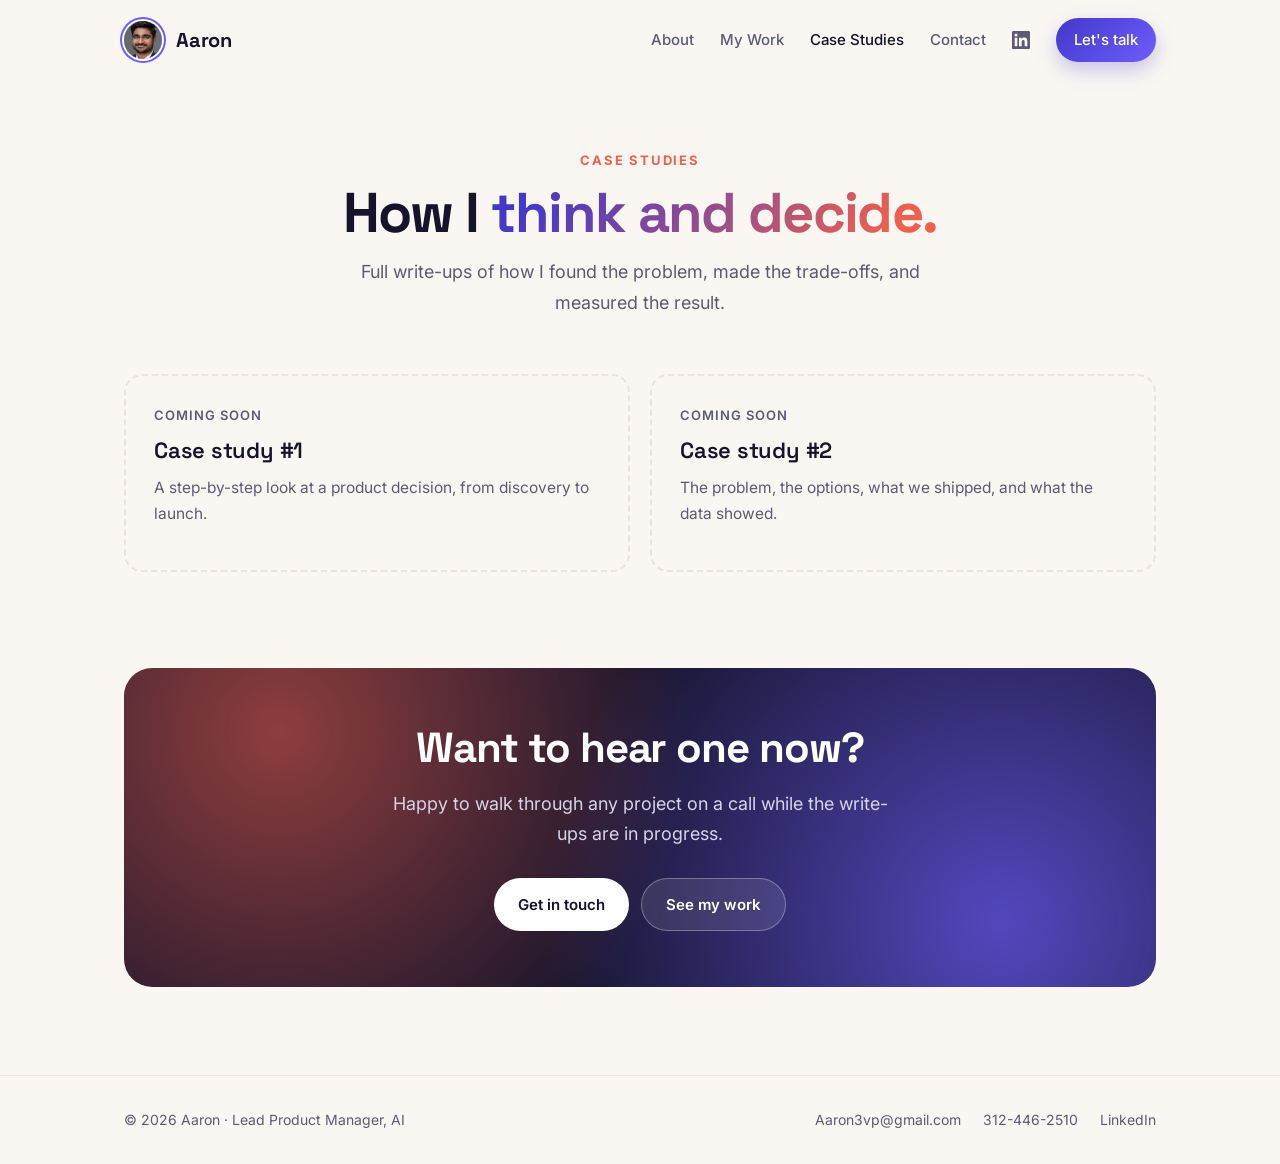
==== case-studies.html @ fe3fab39 "Add product manager portfolio site Co-Authored-By: Claude Opus 5.5 <noreply@anthropic.com>" ====
<!doctype html>
<html lang="en">
<head>
  <meta charset="utf-8">
  <meta name="viewport" content="width=device-width, initial-scale=1">
  <title>Case Studies — Aaron</title>
  <link rel="preconnect" href="https://fonts.googleapis.com">
  <link href="https://fonts.googleapis.com/css2?family=Inter:wght@400;500;600;700&family=Space+Grotesk:wght@500;600;700&display=swap" rel="stylesheet">
  <link rel="stylesheet" href="style.css">
</head>
<body>
  <div id="header"></div>

  <main class="wrap">
    <div class="page-head">
      <span class="eyebrow">Case studies</span>
      <h1>How I <span class="grad">think and decide.</span></h1>
      <p>Full write-ups of how I found the problem, made the trade-offs, and measured the result.</p>
    </div>

    <!--
      To add a case study, copy this block and replace the "soon" card below:

      <article class="case reveal c-indigo">
        <img class="case-logo" src="logos/cvs.svg" alt="CVS Health logo">
        <div class="meta">Company · Year</div>
        <h3>Case study title</h3>
        <div class="tags"><span class="tag">Tag</span></div>
        <dl>
          <div><dt>Context</dt><dd>...</dd></div>
          <div><dt>Problem</dt><dd>...</dd></div>
          <div><dt>Approach</dt><dd>...</dd></div>
          <div><dt>Trade-offs</dt><dd>...</dd></div>
          <div><dt>What I learned</dt><dd>...</dd></div>
        </dl>
        <div class="result"><strong>+X%</strong><span>headline outcome</span></div>
      </article>
    -->
    <div class="cases" style="margin-top:48px">
      <div class="case soon reveal">
        <div class="meta">Coming soon</div>
        <h3>Case study #1</h3>
        <p>A step-by-step look at a product decision, from discovery to launch.</p>
      </div>
      <div class="case soon reveal">
        <div class="meta">Coming soon</div>
        <h3>Case study #2</h3>
        <p>The problem, the options, what we shipped, and what the data showed.</p>
      </div>
    </div>

    <div class="reveal">
      <div class="cta">
        <h2>Want to hear one now?</h2>
        <p>Happy to walk through any project on a call while the write-ups are in progress.</p>
        <div class="hero-ctas">
          <a href="contact.html" class="btn btn-primary">Get in touch</a>
          <a href="projects.html" class="btn btn-ghost">See my work</a>
        </div>
      </div>
    </div>
  </main>

  <div id="footer"></div>
  <script src="script.js"></script>
</body>
</html>
---- style.css ----
:root {
  --bg: #faf7f2;
  --surface: #ffffff;
  --ink: #16142b;
  --muted: #5d5b74;
  --line: #e9e3d8;
  --primary: #4338ca;
  --primary-2: #6d5dfc;
  --primary-soft: #eeedff;
  --accent: #f0604d;
  --accent-soft: #fff0ec;
  --mint: #0e9f7e;
  --mint-soft: #e5f7f1;
  --amber: #c97a06;
  --amber-soft: #fff5e3;
  --sky: #0a7fc2;
  --sky-soft: #e5f3fc;
  --radius: 18px;
  --shadow: 0 1px 2px rgba(22, 20, 43, 0.04), 0 8px 24px rgba(22, 20, 43, 0.06);
  --max: 1080px;
}

* { box-sizing: border-box; margin: 0; padding: 0; }
html { scroll-behavior: smooth; scroll-padding-top: 90px; }

body {
  background: var(--bg);
  color: var(--ink);
  font-family: "Inter", -apple-system, BlinkMacSystemFont, "Helvetica Neue", Arial, sans-serif;
  font-size: 17px;
  line-height: 1.7;
  -webkit-font-smoothing: antialiased;
  overflow-x: hidden;
}

a { color: inherit; }
h1, h2, h3, .logo, .stat strong { font-family: "Space Grotesk", "Inter", sans-serif; }
.wrap { max-width: var(--max); margin: 0 auto; padding: 0 24px; }

/* ---------- Header ---------- */
.site-header {
  position: sticky; top: 0; z-index: 50;
  background: rgba(250, 247, 242, 0.85);
  backdrop-filter: saturate(160%) blur(12px);
  -webkit-backdrop-filter: saturate(160%) blur(12px);
  border-bottom: 1px solid transparent;
  transition: border-color 0.2s;
}
.site-header.scrolled { border-bottom-color: var(--line); }
.header-inner {
  display: flex; align-items: center; justify-content: space-between;
  max-width: var(--max); margin: 0 auto; padding: 18px 24px;
}
.logo {
  display: inline-flex; align-items: center; gap: 14px;
  font-weight: 700; font-size: 20px; text-decoration: none; letter-spacing: -0.01em;
}
.logo-mark {
  width: 34px; height: 34px; border-radius: 10px;
  display: grid; place-items: center;
  background: linear-gradient(135deg, var(--primary), var(--accent));
  color: #fff; font-size: 17px;
}

.logo-avatar {
  width: 38px; height: 38px; border-radius: 50%; object-fit: cover; display: block;
  box-shadow: 0 0 0 2px var(--surface), 0 0 0 4px var(--primary-2);
}
.nav { display: flex; align-items: center; gap: 26px; }
.nav a { text-decoration: none; font-size: 15px; font-weight: 500; color: var(--muted); transition: color 0.15s; }
.nav a:hover, .nav a.active { color: var(--ink); }
.nav .icon-link { display: inline-flex; }
.nav .icon-link svg { width: 18px; height: 18px; fill: currentColor; }

.menu-toggle { display: none; background: none; border: 0; cursor: pointer; font: inherit; font-weight: 500; color: var(--ink); }

/* ---------- Buttons ---------- */
.btn {
  display: inline-flex; align-items: center; gap: 8px;
  padding: 13px 24px; border-radius: 999px;
  font: inherit; font-size: 15px; font-weight: 600;
  text-decoration: none; border: 0; cursor: pointer;
  transition: transform 0.15s, box-shadow 0.15s, background 0.15s;
}
.btn:hover { transform: translateY(-2px); }
.btn-primary {
  background: linear-gradient(135deg, var(--primary), var(--primary-2));
  color: #fff !important;
  box-shadow: 0 8px 20px rgba(67, 56, 202, 0.28);
}
.btn-primary:hover { box-shadow: 0 12px 28px rgba(67, 56, 202, 0.36); }
.btn-ghost { background: var(--surface); color: var(--ink); border: 1px solid var(--line); }
.btn-ghost:hover { border-color: var(--ink); }
.btn-sm { padding: 9px 18px; font-size: 14px; }
.btn svg { width: 16px; height: 16px; fill: currentColor; }

/* ---------- Hero ---------- */
.hero { position: relative; padding: 72px 0 40px; }
.hero::before, .hero::after {
  content: ""; position: absolute; border-radius: 50%; filter: blur(70px); z-index: -1; opacity: 0.55;
}
.hero::before { width: 420px; height: 420px; background: #c9c4ff; top: -60px; right: -80px; }
.hero::after { width: 320px; height: 320px; background: #ffc9bd; bottom: -40px; left: -100px; }

.hero-grid { display: grid; grid-template-columns: 1.2fr 1fr; gap: 48px; align-items: center; }

.badge {
  display: inline-flex; align-items: center; gap: 8px;
  background: var(--mint-soft); color: var(--mint);
  font-size: 14px; font-weight: 600;
  padding: 6px 14px; border-radius: 999px; margin-bottom: 22px;
}
.badge .dot { width: 8px; height: 8px; border-radius: 50%; background: var(--mint); animation: pulse 2s infinite; }
@keyframes pulse {
  0% { box-shadow: 0 0 0 0 rgba(14, 159, 126, 0.5); }
  70% { box-shadow: 0 0 0 8px rgba(14, 159, 126, 0); }
  100% { box-shadow: 0 0 0 0 rgba(14, 159, 126, 0); }
}

.hero h1 {
  font-size: clamp(40px, 6.2vw, 68px);
  line-height: 1.04; letter-spacing: -0.035em; font-weight: 700;
  margin-bottom: 22px;
}
.grad {
  background: linear-gradient(120deg, var(--primary) 10%, var(--accent) 90%);
  -webkit-background-clip: text; background-clip: text; color: transparent;
}
.hero .sub { font-size: 19px; color: var(--muted); max-width: 560px; margin-bottom: 30px; }
.hero-ctas { display: flex; flex-wrap: wrap; gap: 12px; }
.hero-meta { display: flex; flex-wrap: wrap; gap: 18px; margin-top: 28px; font-size: 14px; color: var(--muted); }
.hero-meta span { display: inline-flex; align-items: center; gap: 6px; }

.portrait { position: relative; justify-self: center; }
.portrait img {
  width: min(440px, 86vw); aspect-ratio: 1; border-radius: 32px; object-fit: cover;
  display: block; box-shadow: var(--shadow);
  border: 6px solid var(--surface);
}

/* ---------- Logos strip ---------- */
.logos { padding: 28px 0 8px; text-align: center; }
.logos p { font-size: 13px; text-transform: uppercase; letter-spacing: 0.14em; color: var(--muted); margin-bottom: 14px; }
.logos ul { list-style: none; display: flex; flex-wrap: wrap; justify-content: center; gap: 12px 44px; }
.logos ul { align-items: center; }
.logos img { height: 26px; width: auto; display: block; filter: grayscale(1); opacity: 0.55; transition: filter 0.2s, opacity 0.2s; }
.logos img:hover { filter: none; opacity: 1; }
.logos li { font-family: "Space Grotesk", sans-serif; font-weight: 700; font-size: 22px; color: #8f8ba6; letter-spacing: -0.01em; }

/* ---------- Sections ---------- */
section.block { padding: 88px 0 0; }
.eyebrow {
  display: inline-block; font-size: 13px; font-weight: 700; letter-spacing: 0.14em; text-transform: uppercase;
  color: var(--accent); margin-bottom: 12px;
}
h2 { font-size: clamp(30px, 4vw, 42px); line-height: 1.12; letter-spacing: -0.025em; font-weight: 700; margin-bottom: 18px; }
.section-lead { color: var(--muted); font-size: 18px; max-width: 640px; margin-bottom: 40px; }
h3 { font-size: 20px; font-weight: 600; letter-spacing: -0.01em; line-height: 1.3; }

/* ---------- Stats ---------- */
.stats { display: grid; grid-template-columns: repeat(4, 1fr); gap: 16px; }
.stat {
  background: var(--surface); border-radius: var(--radius); padding: 26px 22px;
  box-shadow: var(--shadow); border-top: 4px solid var(--c, var(--primary));
}
.stat strong { display: block; font-size: 40px; font-weight: 700; letter-spacing: -0.03em; line-height: 1.1; color: var(--c, var(--primary)); }
.stat span { font-size: 14px; color: var(--muted); display: block; margin-top: 6px; line-height: 1.45; }
.c-indigo { --c: var(--primary); }
.c-coral { --c: var(--accent); }
.c-mint { --c: var(--mint); }
.c-amber { --c: var(--amber); }
.c-sky { --c: var(--sky); }

/* ---------- About / strengths ---------- */
.about-grid { display: grid; grid-template-columns: 1.1fr 1fr; gap: 48px; }
.about-grid p { margin-bottom: 18px; color: #36344d; }
.strengths { display: grid; gap: 14px; align-content: center; }
.strength {
  display: flex; gap: 16px; align-items: flex-start;
  background: var(--surface); border-radius: var(--radius); padding: 20px; box-shadow: var(--shadow);
}
.strength .ico {
  flex: none; width: 44px; height: 44px; border-radius: 12px; display: grid; place-items: center; font-size: 20px;
  background: var(--s, var(--primary-soft));
}
.strength h3 { font-size: 17px; margin-bottom: 2px; }
.strength p { margin: 0; font-size: 15px; color: var(--muted); line-height: 1.55; }

/* ---------- Experience ---------- */
.timeline { position: relative; list-style: none; padding-left: 32px; }
.timeline::before {
  content: ""; position: absolute; left: 7px; top: 8px; bottom: 8px; width: 2px;
  background: linear-gradient(var(--primary), var(--accent));
  border-radius: 2px;
}
.job { position: relative; margin-bottom: 20px; }
.job::before {
  content: ""; position: absolute; left: -32px; top: 28px;
  width: 16px; height: 16px; border-radius: 50%;
  background: var(--surface); border: 4px solid var(--primary);
}
.job.current::before { border-color: var(--accent); }
.job-card { background: var(--surface); border-radius: var(--radius); padding: 24px 26px; box-shadow: var(--shadow); }
.job-head { display: flex; flex-wrap: wrap; justify-content: space-between; gap: 6px 16px; align-items: baseline; }
.job-co { color: var(--primary); font-weight: 600; }
.when { font-size: 14px; color: var(--muted); font-weight: 500; }
.job ul { margin: 14px 0 0 18px; color: #36344d; font-size: 15.5px; }
.job li { margin-bottom: 6px; }
.job li b { color: var(--ink); }

/* ---------- Cards / case studies ---------- */
.cases { display: grid; grid-template-columns: repeat(2, 1fr); gap: 20px; }
.case {
  position: relative; overflow: hidden;
  background: var(--surface); border-radius: var(--radius); padding: 28px;
  box-shadow: var(--shadow); transition: transform 0.2s, box-shadow 0.2s;
  display: flex; flex-direction: column;
}
.case:last-child:nth-child(odd) { grid-column: 1 / -1; }
.case:hover { transform: translateY(-4px); box-shadow: 0 16px 40px rgba(22, 20, 43, 0.1); }
.case::before {
  content: ""; position: absolute; inset: 0 0 auto 0; height: 5px;
  background: var(--c, var(--primary));
}
.case-logo { display: block; height: 26px; width: auto; max-width: 170px; margin-bottom: 16px; }
.logo-text {
  font-family: "Space Grotesk", sans-serif; font-weight: 700; font-size: 22px; line-height: 26px;
  letter-spacing: 0.02em; text-transform: uppercase; color: var(--ink);
}
.case.soon { border: 2px dashed var(--line); box-shadow: none; background: transparent; }
.case.soon::before { display: none; }
.case.soon:hover { transform: none; box-shadow: none; }
.case.soon .meta { color: var(--muted); }
.case .meta { font-size: 13px; font-weight: 600; color: var(--c, var(--primary)); text-transform: uppercase; letter-spacing: 0.08em; margin-bottom: 10px; }
.case h3 { margin-bottom: 10px; font-size: 22px; }
.case p { color: var(--muted); font-size: 15.5px; margin-bottom: 14px; }
.case .result {
  margin-top: auto; display: flex; align-items: baseline; gap: 10px;
  padding-top: 16px; border-top: 1px dashed var(--line);
}
.case .result strong { font-family: "Space Grotesk", sans-serif; font-size: 30px; font-weight: 700; color: var(--c, var(--primary)); letter-spacing: -0.02em; }
.case .result span { font-size: 14px; color: var(--muted); }
.case dl { display: grid; gap: 10px; margin-bottom: 16px; font-size: 15px; }
.case dt { font-weight: 600; font-size: 13px; text-transform: uppercase; letter-spacing: 0.08em; color: var(--ink); }
.case dd { color: var(--muted); }

.tags { display: flex; flex-wrap: wrap; gap: 8px; margin-bottom: 16px; }
.tag { font-size: 13px; font-weight: 500; padding: 4px 12px; border-radius: 999px; background: var(--bg); border: 1px solid var(--line); }

/* ---------- Skills ---------- */
.skills { display: grid; grid-template-columns: repeat(3, 1fr); gap: 20px; }
.skill-group { background: var(--surface); border-radius: var(--radius); padding: 24px; box-shadow: var(--shadow); }
.skill-group h3 { font-size: 17px; margin-bottom: 14px; display: flex; align-items: center; gap: 10px; }
.skill-group h3 .pip { width: 10px; height: 10px; border-radius: 3px; background: var(--c); }
.skill-group .tag { background: var(--s); border-color: transparent; color: var(--ink); }

/* ---------- Education ---------- */
.edu { display: grid; grid-template-columns: repeat(2, 1fr); gap: 20px; }
.edu-card { background: var(--surface); border-radius: var(--radius); padding: 24px; box-shadow: var(--shadow); display: flex; gap: 16px; }
.edu-card .ico { flex: none; width: 48px; height: 48px; border-radius: 14px; background: var(--amber-soft); display: grid; place-items: center; font-size: 22px; }
.edu-card p { margin: 0; color: var(--muted); font-size: 15px; }
.pill { display: inline-block; margin-top: 8px; font-size: 12px; font-weight: 700; padding: 3px 10px; border-radius: 999px; background: var(--amber-soft); color: var(--amber); }

/* ---------- CTA ---------- */
.cta {
  margin: 96px 0 0; border-radius: 28px; padding: 56px 40px; text-align: center; color: #fff;
  background:
    radial-gradient(circle at 15% 20%, rgba(240, 96, 77, 0.55), transparent 45%),
    radial-gradient(circle at 85% 80%, rgba(109, 93, 252, 0.7), transparent 50%),
    var(--ink);
}
.cta h2 { color: #fff; }
.cta p { color: #d6d4ea; max-width: 520px; margin: 0 auto 28px; font-size: 18px; }
.cta .btn-ghost { background: rgba(255,255,255,0.1); color: #fff; border-color: rgba(255,255,255,0.3); }
.cta .btn-ghost:hover { border-color: #fff; }
.cta .hero-ctas { justify-content: center; }
.cta .btn-primary { background: #fff; color: var(--ink) !important; box-shadow: none; }

/* ---------- Page header (inner pages) ---------- */
.page-head { padding: 64px 0 8px; text-align: center; }
.page-head h1 { font-size: clamp(38px, 5.5vw, 56px); letter-spacing: -0.03em; line-height: 1.08; margin-bottom: 14px; }
.page-head p { color: var(--muted); font-size: 18px; max-width: 620px; margin: 0 auto; }

/* ---------- Contact ---------- */
.contact-grid { display: grid; grid-template-columns: 1fr 1.3fr; gap: 28px; margin-top: 48px; }
.contact-list { display: grid; gap: 14px; align-content: start; }
.contact-item {
  display: flex; gap: 14px; align-items: center; text-decoration: none;
  background: var(--surface); border-radius: var(--radius); padding: 18px 20px; box-shadow: var(--shadow);
  transition: transform 0.15s;
}
a.contact-item:hover { transform: translateX(4px); }
.contact-item .ico { width: 42px; height: 42px; border-radius: 12px; display: grid; place-items: center; background: var(--s); flex: none; }
.contact-item .ico svg { width: 18px; height: 18px; fill: var(--c); }
.contact-item small { display: block; color: var(--muted); font-size: 13px; }
.contact-item span { font-weight: 600; font-size: 15px; }
form { background: var(--surface); border-radius: var(--radius); padding: 28px; box-shadow: var(--shadow); display: grid; gap: 16px; }
label { font-size: 14px; font-weight: 600; display: grid; gap: 6px; }
input, textarea {
  font: inherit; font-size: 16px; font-weight: 400; padding: 12px 14px;
  border: 1px solid var(--line); border-radius: 12px; background: var(--bg); color: var(--ink);
  transition: border-color 0.15s, box-shadow 0.15s;
}
input:focus, textarea:focus { outline: none; border-color: var(--primary); box-shadow: 0 0 0 4px var(--primary-soft); }
textarea { min-height: 150px; resize: vertical; }
.form-note { font-size: 14px; color: var(--mint); font-weight: 600; }

/* ---------- Footer ---------- */
.site-footer { margin-top: 88px; border-top: 1px solid var(--line); }
.footer-inner {
  max-width: var(--max); margin: 0 auto; padding: 32px 24px;
  display: flex; justify-content: space-between; align-items: center; flex-wrap: wrap; gap: 16px;
  font-size: 14px; color: var(--muted);
}
.footer-inner a { text-decoration: none; }
.footer-inner a:hover { color: var(--ink); }
.footer-links { display: flex; gap: 22px; }

/* ---------- Reveal on scroll ---------- */
.reveal { opacity: 0; transform: translateY(18px); transition: opacity 0.6s ease, transform 0.6s ease; }
.reveal.in { opacity: 1; transform: none; }
@media (prefers-reduced-motion: reduce) {
  .reveal { opacity: 1; transform: none; transition: none; }
  .badge .dot { animation: none; }
}

/* ---------- Responsive ---------- */
@media (max-width: 900px) {
  .hero-grid, .about-grid, .contact-grid { grid-template-columns: 1fr; }
  .portrait { order: -1; }
  .stats { grid-template-columns: repeat(2, 1fr); }
  .cases, .skills, .edu { grid-template-columns: 1fr; }
}
@media (max-width: 760px) {
  .menu-toggle { display: block; }
  .nav {
    display: none; position: absolute; top: 100%; left: 0; right: 0;
    flex-direction: column; align-items: flex-start; gap: 18px;
    background: var(--bg); padding: 20px 24px 28px; border-bottom: 1px solid var(--line);
  }
  .nav.open { display: flex; }
  .nav a { font-size: 19px; }
  .hero { padding-top: 40px; }
  .cta { padding: 44px 22px; }
  body { font-size: 16px; }
}
@media (max-width: 460px) {
  .stats { grid-template-columns: 1fr; }
}
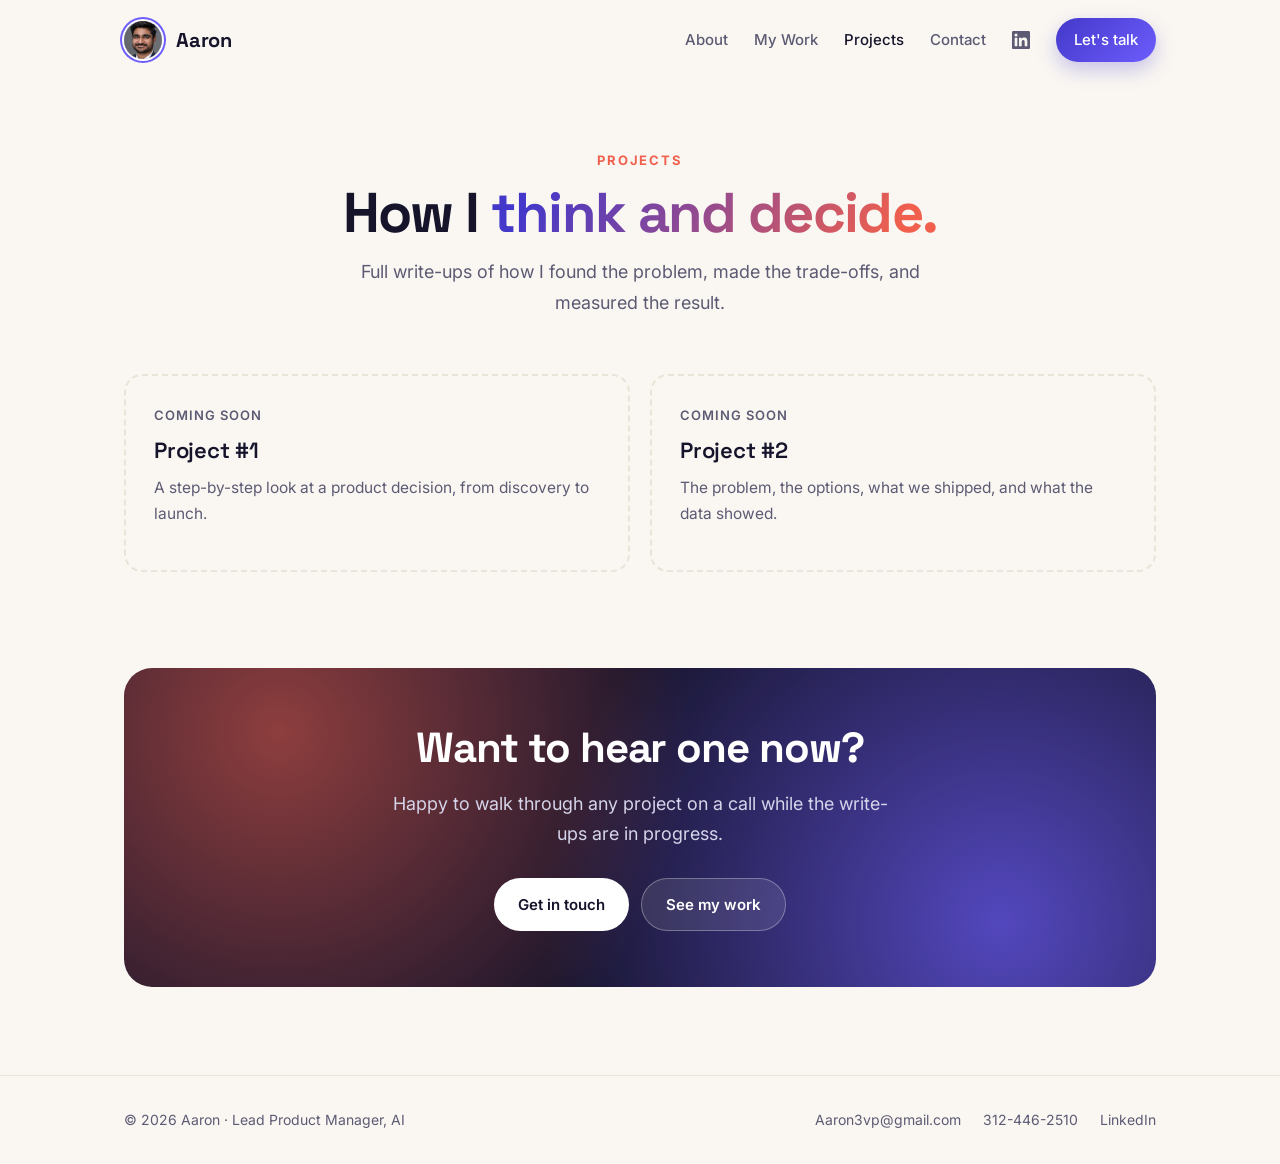
==== commit fd0e4abe: "Rename Case Studies section to Projects Co-Authored-By: Claude Opus 5.5 <noreply@anthropic.com>" ====
--- a/case-studies.html
+++ b/case-studies.html
@@ -3,7 +3,7 @@
 <head>
   <meta charset="utf-8">
   <meta name="viewport" content="width=device-width, initial-scale=1">
-  <title>Case Studies — Aaron</title>
+  <title>Projects — Aaron</title>
   <link rel="preconnect" href="https://fonts.googleapis.com">
   <link href="https://fonts.googleapis.com/css2?family=Inter:wght@400;500;600;700&family=Space+Grotesk:wght@500;600;700&display=swap" rel="stylesheet">
   <link rel="stylesheet" href="style.css">
@@ -13,18 +13,18 @@
 
   <main class="wrap">
     <div class="page-head">
-      <span class="eyebrow">Case studies</span>
+      <span class="eyebrow">Projects</span>
       <h1>How I <span class="grad">think and decide.</span></h1>
       <p>Full write-ups of how I found the problem, made the trade-offs, and measured the result.</p>
     </div>
 
     <!--
-      To add a case study, copy this block and replace the "soon" card below:
+      To add a project, copy this block and replace the "soon" card below:
 
       <article class="case reveal c-indigo">
         <img class="case-logo" src="logos/cvs.svg" alt="CVS Health logo">
         <div class="meta">Company · Year</div>
-        <h3>Case study title</h3>
+        <h3>Project title</h3>
         <div class="tags"><span class="tag">Tag</span></div>
         <dl>
           <div><dt>Context</dt><dd>...</dd></div>
@@ -39,12 +39,12 @@
     <div class="cases" style="margin-top:48px">
       <div class="case soon reveal">
         <div class="meta">Coming soon</div>
-        <h3>Case study #1</h3>
+        <h3>Project #1</h3>
         <p>A step-by-step look at a product decision, from discovery to launch.</p>
       </div>
       <div class="case soon reveal">
         <div class="meta">Coming soon</div>
-        <h3>Case study #2</h3>
+        <h3>Project #2</h3>
         <p>The problem, the options, what we shipped, and what the data showed.</p>
       </div>
     </div>
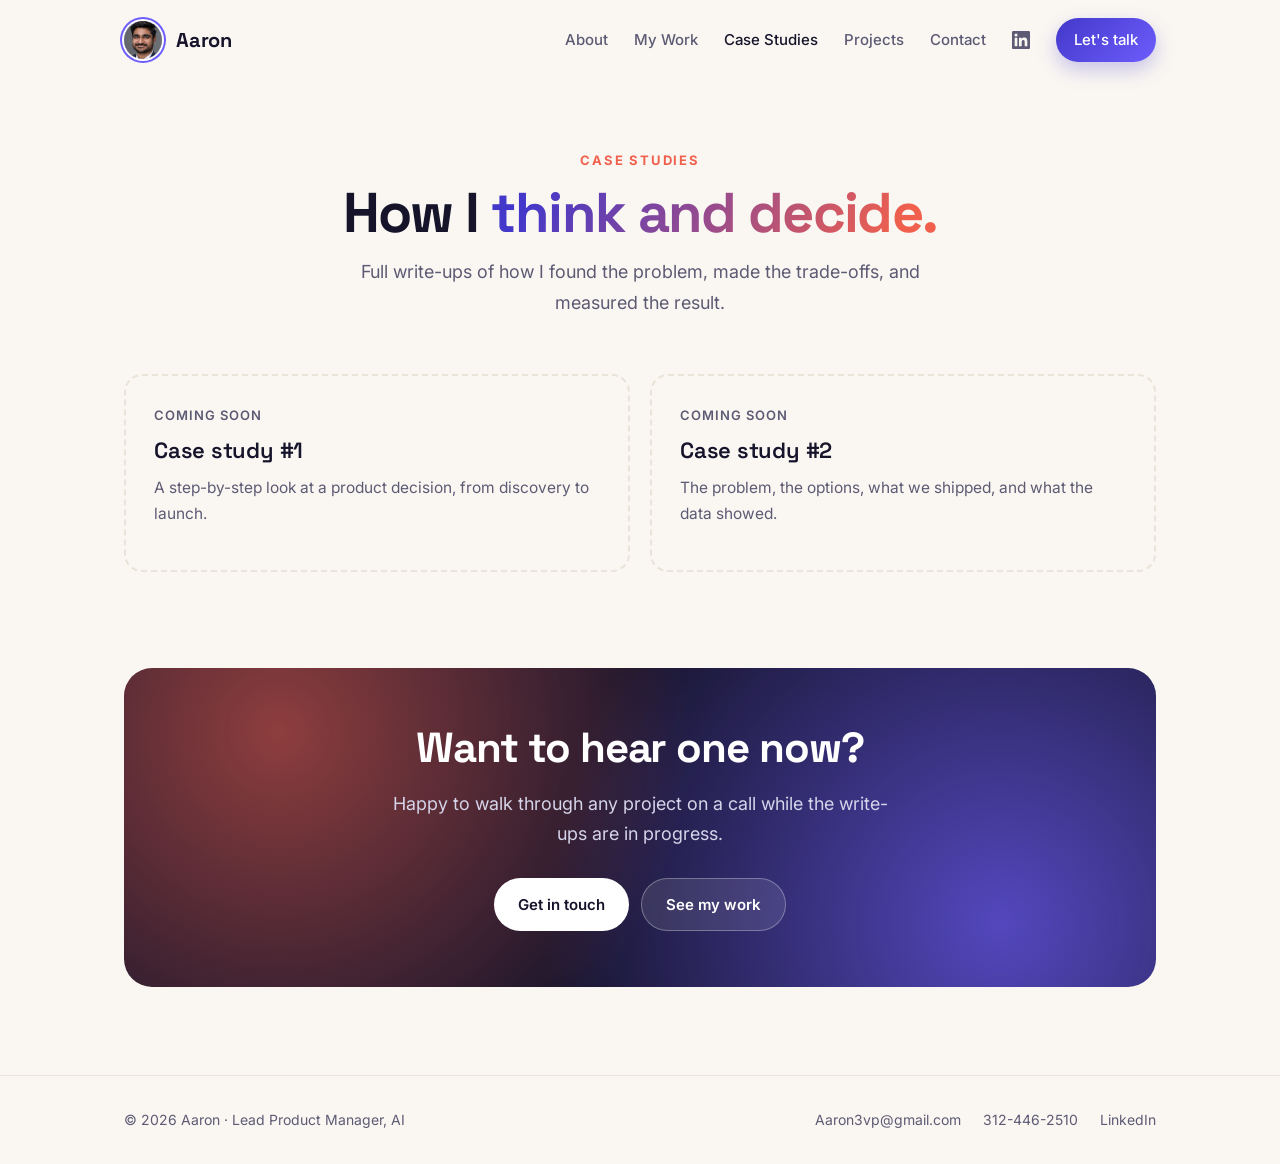
==== commit d91dc439: "Add Projects section, industry achievements, and update My Work - Restore Case Studies and add a sep" ====
--- a/case-studies.html
+++ b/case-studies.html
@@ -3,7 +3,7 @@
 <head>
   <meta charset="utf-8">
   <meta name="viewport" content="width=device-width, initial-scale=1">
-  <title>Projects — Aaron</title>
+  <title>Case Studies — Aaron</title>
   <link rel="preconnect" href="https://fonts.googleapis.com">
   <link href="https://fonts.googleapis.com/css2?family=Inter:wght@400;500;600;700&family=Space+Grotesk:wght@500;600;700&display=swap" rel="stylesheet">
   <link rel="stylesheet" href="style.css">
@@ -13,18 +13,18 @@
 
   <main class="wrap">
     <div class="page-head">
-      <span class="eyebrow">Projects</span>
+      <span class="eyebrow">Case studies</span>
       <h1>How I <span class="grad">think and decide.</span></h1>
       <p>Full write-ups of how I found the problem, made the trade-offs, and measured the result.</p>
     </div>
 
     <!--
-      To add a project, copy this block and replace the "soon" card below:
+      To add a case study, copy this block and replace the "soon" card below:
 
       <article class="case reveal c-indigo">
         <img class="case-logo" src="logos/cvs.svg" alt="CVS Health logo">
         <div class="meta">Company · Year</div>
-        <h3>Project title</h3>
+        <h3>Case study title</h3>
         <div class="tags"><span class="tag">Tag</span></div>
         <dl>
           <div><dt>Context</dt><dd>...</dd></div>
@@ -39,12 +39,12 @@
     <div class="cases" style="margin-top:48px">
       <div class="case soon reveal">
         <div class="meta">Coming soon</div>
-        <h3>Project #1</h3>
+        <h3>Case study #1</h3>
         <p>A step-by-step look at a product decision, from discovery to launch.</p>
       </div>
       <div class="case soon reveal">
         <div class="meta">Coming soon</div>
-        <h3>Project #2</h3>
+        <h3>Case study #2</h3>
         <p>The problem, the options, what we shipped, and what the data showed.</p>
       </div>
     </div>
--- a/style.css
+++ b/style.css
@@ -330,6 +330,7 @@
   .portrait { order: -1; }
   .stats { grid-template-columns: repeat(2, 1fr); }
   .cases, .skills, .edu { grid-template-columns: 1fr; }
+  .nav { gap: 18px; }
 }
 @media (max-width: 760px) {
   .menu-toggle { display: block; }
@@ -347,3 +348,24 @@
 @media (max-width: 460px) {
   .stats { grid-template-columns: 1fr; }
 }
+
+/* ---------- Achievements by industry ---------- */
+.industries-head { margin-top: 56px; }
+.industries-head h3 { font-size: 24px; margin-bottom: 4px; }
+.industries-head p { color: var(--muted); margin-bottom: 24px; }
+.industries { display: grid; grid-template-columns: repeat(4, 1fr); gap: 16px; }
+.industry {
+  position: relative; overflow: hidden;
+  background: var(--surface); border-radius: var(--radius); padding: 24px 22px;
+  box-shadow: var(--shadow);
+}
+.industry::before {
+  content: ""; position: absolute; inset: 0 0 auto 0; height: 4px;
+  background: var(--c, var(--primary));
+}
+.industry h4 { font-size: 13px; font-weight: 600; color: var(--c, var(--primary)); text-transform: uppercase; letter-spacing: 0.08em; margin-bottom: 14px; }
+.industry ul { list-style: none; display: grid; gap: 16px; }
+.industry strong { display: block; font-family: "Space Grotesk", sans-serif; font-size: 28px; font-weight: 700; line-height: 1.1; letter-spacing: -0.02em; color: var(--ink); }
+.industry span { display: block; font-size: 14px; color: var(--muted); line-height: 1.45; margin-top: 4px; }
+@media (max-width: 900px) { .industries { grid-template-columns: repeat(2, 1fr); } }
+@media (max-width: 460px) { .industries { grid-template-columns: 1fr; } }
